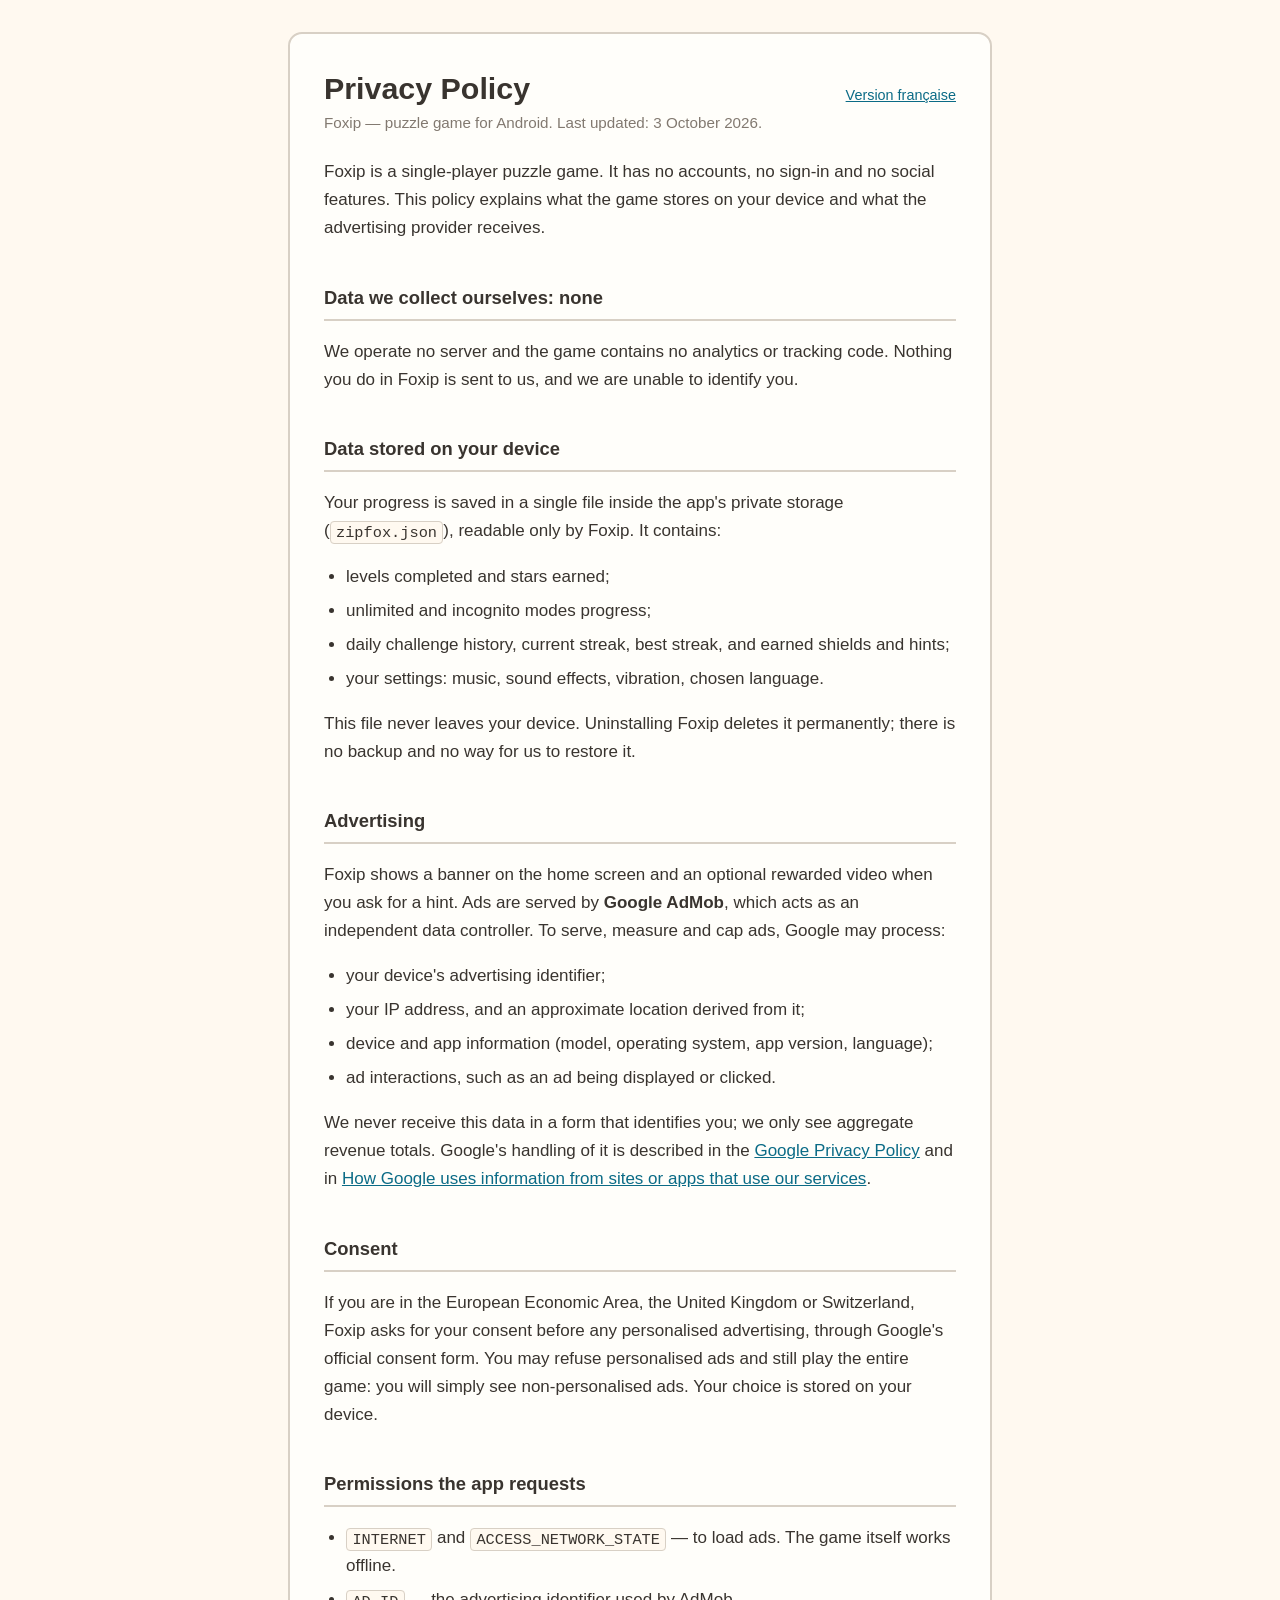
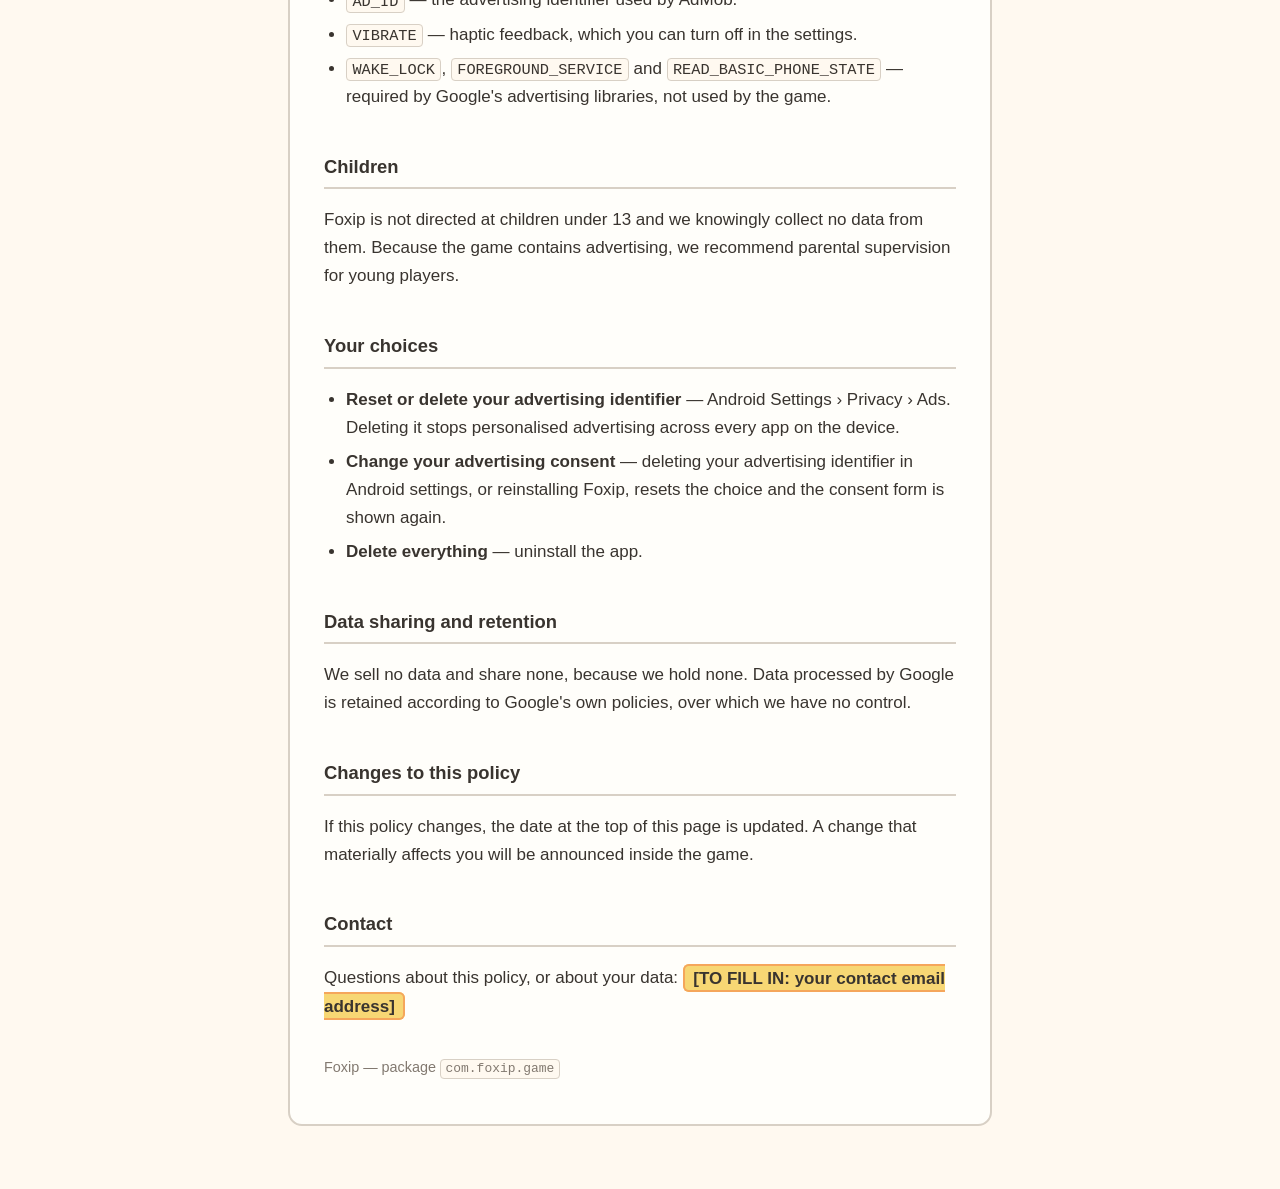
==== index.html @ a5d24ade "Add files via upload" ====
<!doctype html>
<html lang="en">
<head>
<meta charset="utf-8">
<meta name="viewport" content="width=device-width, initial-scale=1">
<title>Foxip — Privacy Policy</title>
<link rel="stylesheet" href="style.css">
</head>
<body>
<main>
  <p class="lang"><a href="fr.html">Version française</a></p>
  <h1>Privacy Policy</h1>
  <p class="date">Foxip — puzzle game for Android. Last updated: 3 October 2026.</p>

  <p>Foxip is a single-player puzzle game. It has no accounts, no sign-in and no
  social features. This policy explains what the game stores on your device and
  what the advertising provider receives.</p>

  <h2>Data we collect ourselves: none</h2>
  <p>We operate no server and the game contains no analytics or tracking code.
  Nothing you do in Foxip is sent to us, and we are unable to identify you.</p>

  <h2>Data stored on your device</h2>
  <p>Your progress is saved in a single file inside the app's private storage
  (<code>zipfox.json</code>), readable only by Foxip. It contains:</p>
  <ul>
    <li>levels completed and stars earned;</li>
    <li>unlimited and incognito modes progress;</li>
    <li>daily challenge history, current streak, best streak, and earned
        shields and hints;</li>
    <li>your settings: music, sound effects, vibration, chosen language.</li>
  </ul>
  <p>This file never leaves your device. Uninstalling Foxip deletes it
  permanently; there is no backup and no way for us to restore it.</p>

  <h2>Advertising</h2>
  <p>Foxip shows a banner on the home screen and an optional rewarded video when
  you ask for a hint. Ads are served by <strong>Google AdMob</strong>, which acts
  as an independent data controller. To serve, measure and cap ads, Google may
  process:</p>
  <ul>
    <li>your device's advertising identifier;</li>
    <li>your IP address, and an approximate location derived from it;</li>
    <li>device and app information (model, operating system, app version,
        language);</li>
    <li>ad interactions, such as an ad being displayed or clicked.</li>
  </ul>
  <p>We never receive this data in a form that identifies you; we only see
  aggregate revenue totals. Google's handling of it is described in the
  <a href="https://policies.google.com/privacy">Google Privacy Policy</a> and in
  <a href="https://policies.google.com/technologies/partner-sites">How Google
  uses information from sites or apps that use our services</a>.</p>

  <h2>Consent</h2>
  <p>If you are in the European Economic Area, the United Kingdom or
  Switzerland, Foxip asks for your consent before any personalised advertising,
  through Google's official consent form. You may refuse personalised ads and
  still play the entire game: you will simply see non-personalised ads. Your
  choice is stored on your device.</p>

  <h2>Permissions the app requests</h2>
  <ul>
    <li><code>INTERNET</code> and <code>ACCESS_NETWORK_STATE</code> — to load
        ads. The game itself works offline.</li>
    <li><code>AD_ID</code> — the advertising identifier used by AdMob.</li>
    <li><code>VIBRATE</code> — haptic feedback, which you can turn off in the
        settings.</li>
    <li><code>WAKE_LOCK</code>, <code>FOREGROUND_SERVICE</code> and
        <code>READ_BASIC_PHONE_STATE</code> — required by Google's advertising
        libraries, not used by the game.</li>
  </ul>

  <h2>Children</h2>
  <p>Foxip is not directed at children under 13 and we knowingly collect no data
  from them. Because the game contains advertising, we recommend parental
  supervision for young players.</p>

  <h2>Your choices</h2>
  <ul>
    <li><strong>Reset or delete your advertising identifier</strong> — Android
        Settings › Privacy › Ads. Deleting it stops personalised advertising
        across every app on the device.</li>
    <li><strong>Change your advertising consent</strong> — deleting your
        advertising identifier in Android settings, or reinstalling Foxip, resets
        the choice and the consent form is shown again.</li>
    <li><strong>Delete everything</strong> — uninstall the app.</li>
  </ul>

  <h2>Data sharing and retention</h2>
  <p>We sell no data and share none, because we hold none. Data processed by
  Google is retained according to Google's own policies, over which we have no
  control.</p>

  <h2>Changes to this policy</h2>
  <p>If this policy changes, the date at the top of this page is updated. A
  change that materially affects you will be announced inside the game.</p>

  <h2>Contact</h2>
  <p>Questions about this policy, or about your data:
  <span class="todo">[TO FILL IN: your contact email address]</span></p>

  <footer>Foxip — package <code>com.foxip.game</code></footer>
</main>
</body>
</html>
---- style.css ----
:root {
  --bg: #FFF9F0;
  --card: #FFFEFA;
  --line: #D8D0C5;
  --text: #39342F;
  --text2: #827970;
  --accent: #F5A65B;
}
* { box-sizing: border-box; }
body {
  margin: 0;
  padding: 32px 16px 64px;
  background: var(--bg);
  color: var(--text);
  font: 17px/1.65 -apple-system, "Segoe UI", Roboto, Helvetica, Arial, sans-serif;
}
main {
  max-width: 44rem;
  margin: 0 auto;
  background: var(--card);
  border: 2px solid var(--line);
  border-radius: 14px;
  padding: 36px 34px 44px;
}
h1 { font-size: 1.9rem; line-height: 1.2; margin: 0 0 4px; }
h2 {
  font-size: 1.15rem;
  margin: 2.2em 0 .5em;
  padding-bottom: .3em;
  border-bottom: 2px solid var(--line);
}
.date { color: var(--text2); font-size: .95rem; margin: 0 0 1.5em; }
.lang { float: right; font-size: .9rem; }
a { color: #0b6b86; }
ul { padding-left: 1.3em; }
li { margin: .35em 0; }
code {
  background: var(--bg);
  border: 1px solid var(--line);
  border-radius: 4px;
  padding: .1em .35em;
  font-size: .9em;
}
.todo {
  background: #F7D774;
  border: 2px solid var(--accent);
  border-radius: 6px;
  padding: .15em .5em;
  font-weight: 700;
}
footer { color: var(--text2); font-size: .9rem; margin-top: 2.5em; }
@media (max-width: 480px) {
  body { padding: 16px 12px 48px; }
  main { padding: 24px 20px 32px; border-radius: 10px; }
}
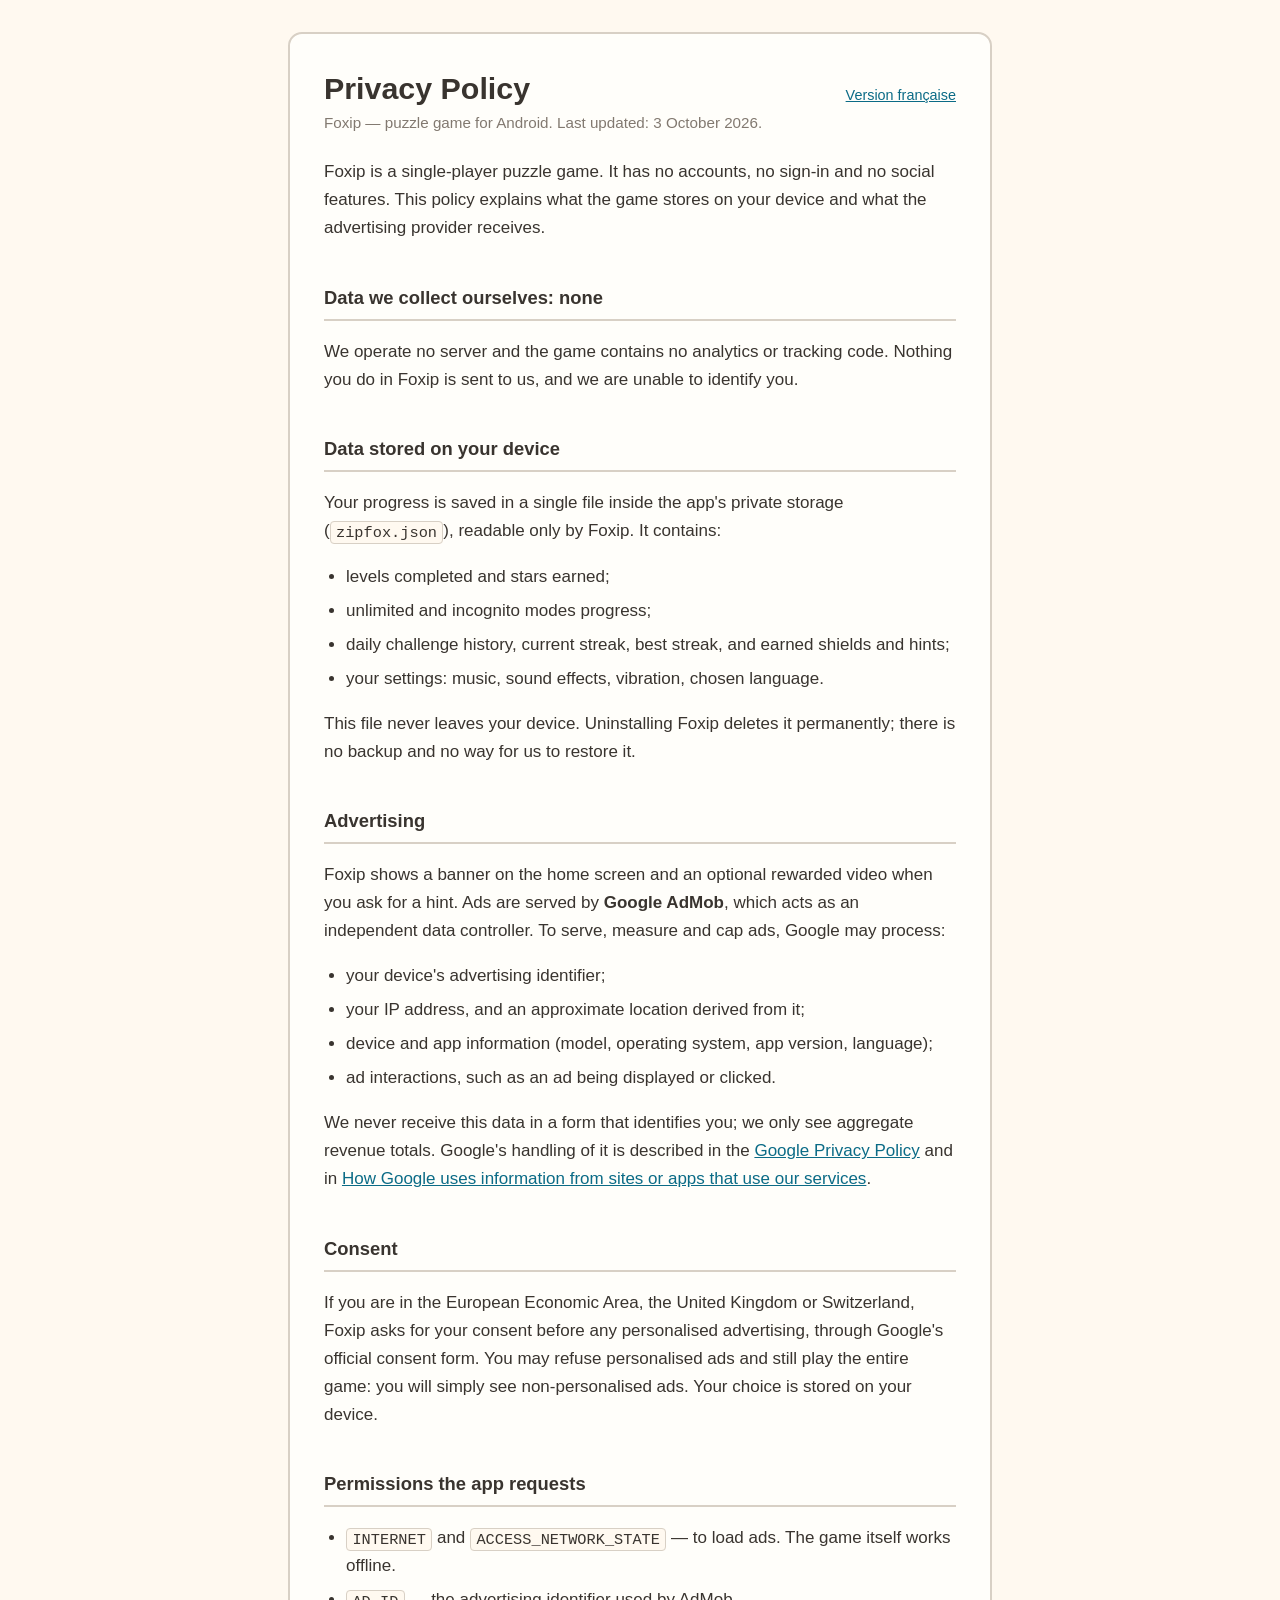
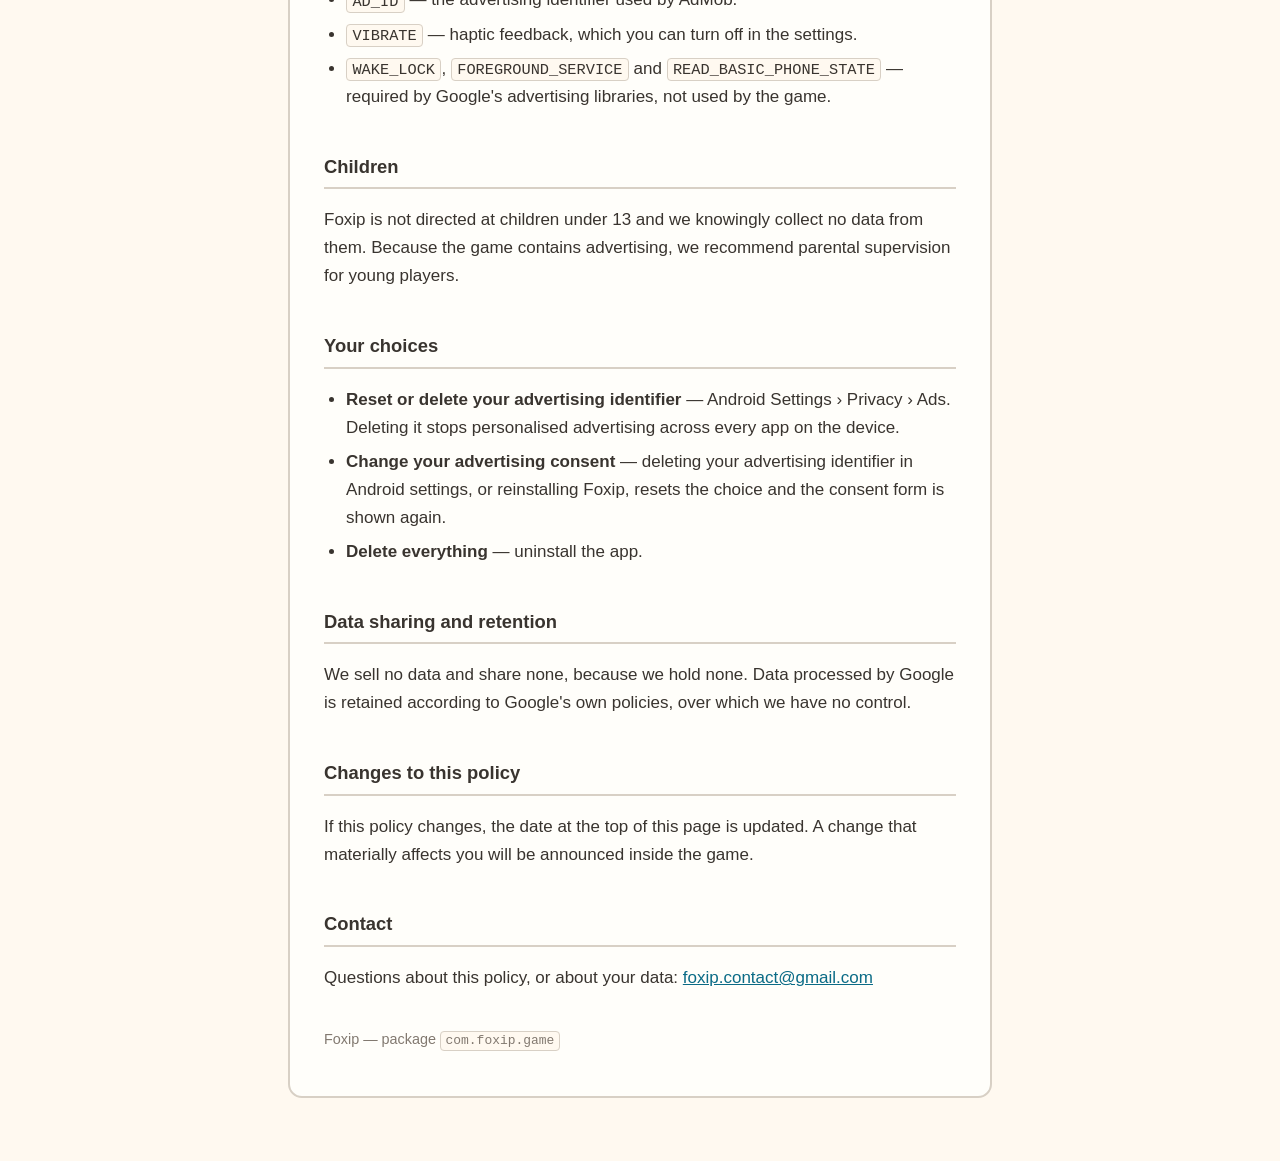
==== commit 2ec5f08c: "Add files via upload" ====
--- a/index.html
+++ b/index.html
@@ -97,7 +97,7 @@
 
   <h2>Contact</h2>
   <p>Questions about this policy, or about your data:
-  <span class="todo">[TO FILL IN: your contact email address]</span></p>
+  <a href="mailto:foxip.contact@gmail.com">foxip.contact@gmail.com</a></p>
 
   <footer>Foxip — package <code>com.foxip.game</code></footer>
 </main>
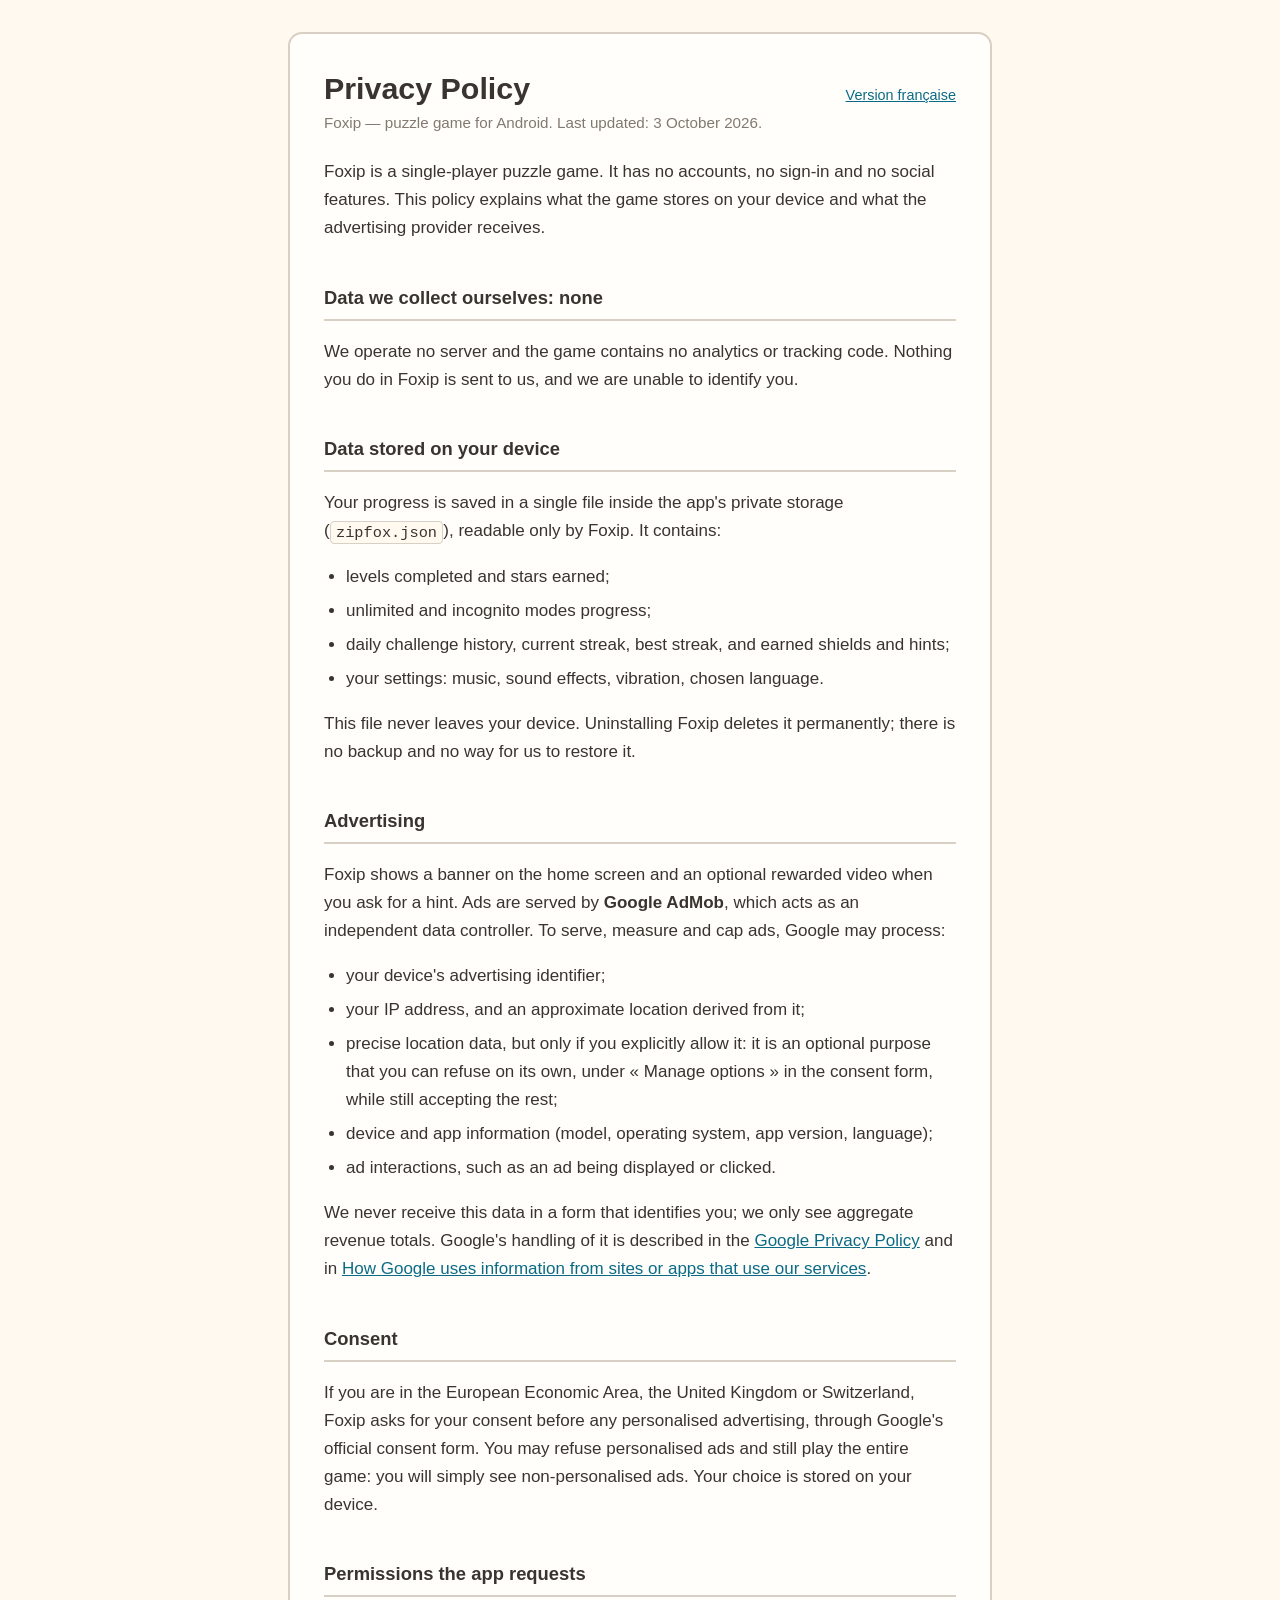
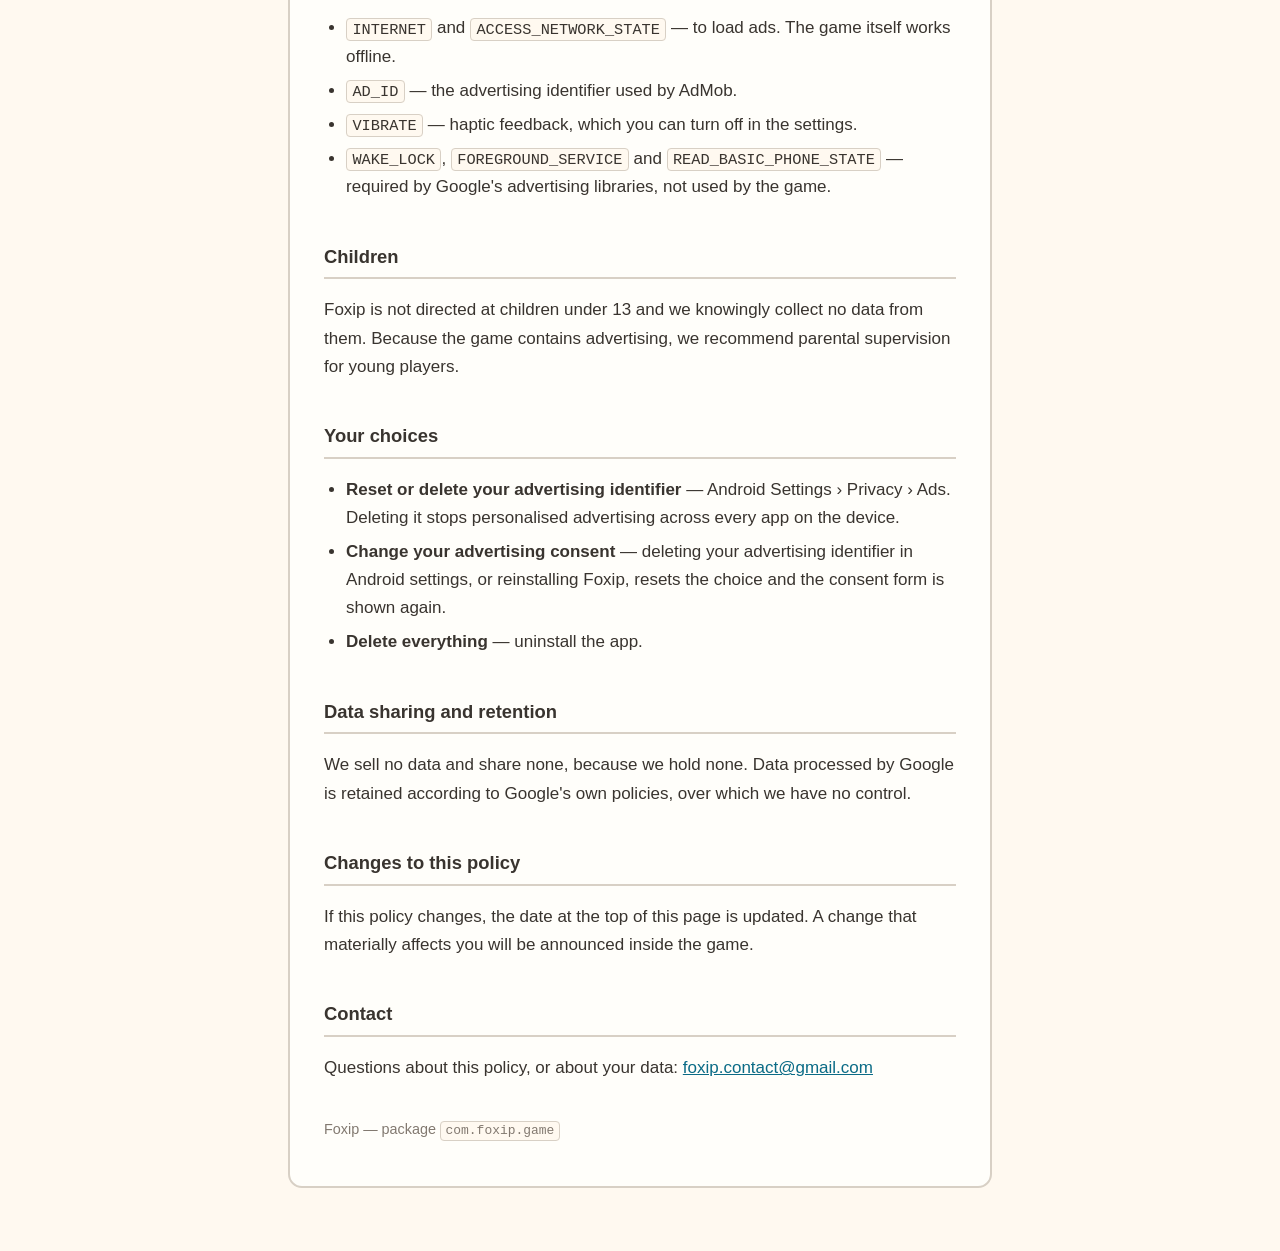
==== commit fac5eeba: "Add files via upload" ====
--- a/index.html
+++ b/index.html
@@ -41,6 +41,10 @@
   <ul>
     <li>your device's advertising identifier;</li>
     <li>your IP address, and an approximate location derived from it;</li>
+    <li>precise location data, but only if you explicitly allow it: it is an
+        optional purpose that you can refuse on its own, under
+        &laquo;&nbsp;Manage options&nbsp;&raquo; in the consent form, while still
+        accepting the rest;</li>
     <li>device and app information (model, operating system, app version,
         language);</li>
     <li>ad interactions, such as an ad being displayed or clicked.</li>
